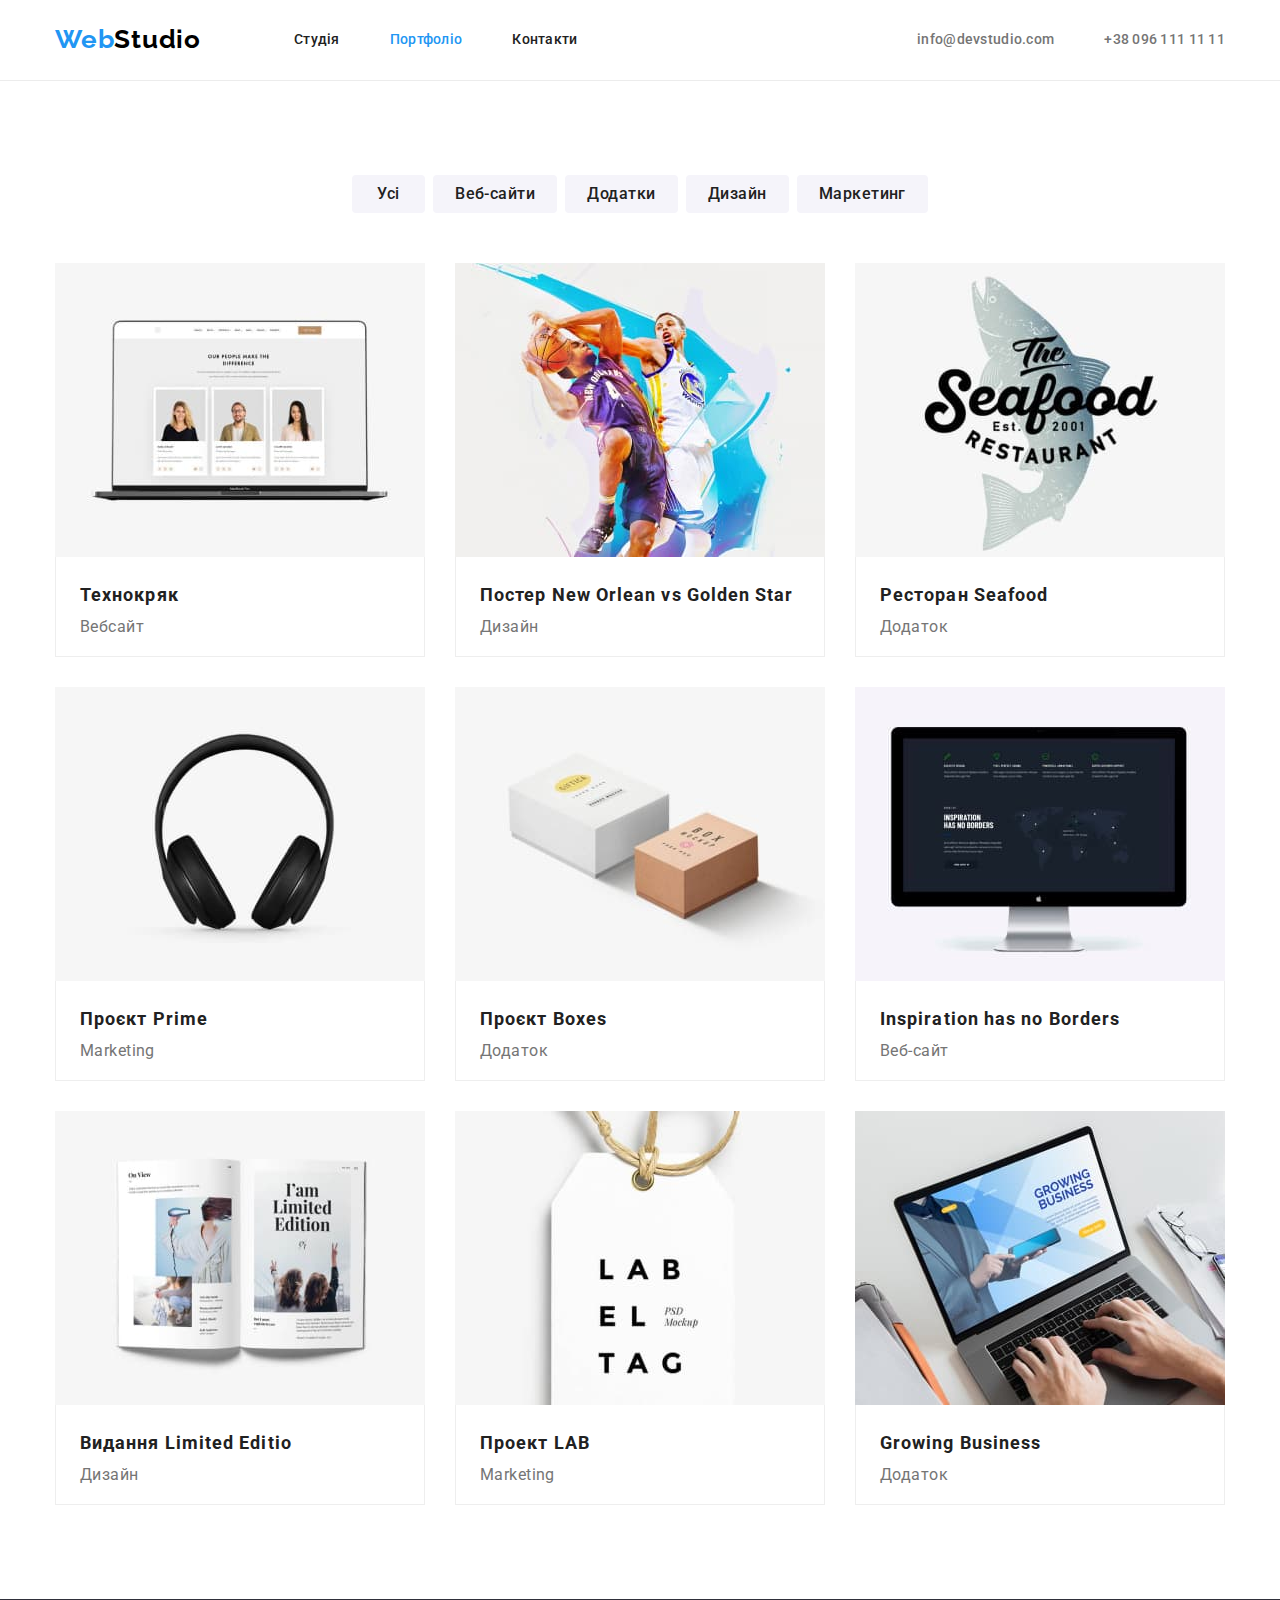
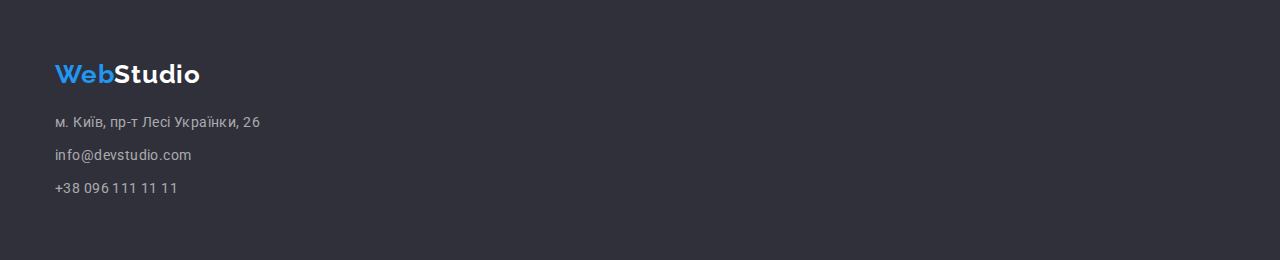
==== portfolio.html @ 195d19e8 "Hero overlay" ====
<!DOCTYPE html>
<html lang="uk">
  <head>
    <meta charset="UTF-8" />
    <meta http-equiv="X-UA-Compatible" content="IE=edge" />
    <meta name="viewport" content="width=device-width, initial-scale=1.0" />
    <link rel="preconnect" href="https://fonts.googleapis.com" />
    <link rel="preconnect" href="https://fonts.gstatic.com" crossorigin />
    <link
      href="https://fonts.googleapis.com/css2?family=Raleway:wght@700&family=Roboto:wght@400;500;700;900&display=swap"
      rel="stylesheet"
    />
    <link
      rel="stylesheet"
      href="https://cdnjs.cloudflare.com/ajax/libs/modern-normalize/1.1.0/modern-normalize.min.css"
    />
    <title>WebStudio</title>
    <link rel="stylesheet" href="./css/styles.css" />
  </head>
  <body>
    <header class="page-header">
      <div class="container main-nav">
        <!-- Logo and Nav -->
        <a href="./index.html" class="logo">Web<span class="studio-header">Studio</span></a>
        <nav class="nav-section">
          <ul class="site-nav list">
            <li class="item">
              <a href="./index.html" class="link">Студія</a>
            </li>
            <li class="item">
              <a href="./portfolio.html" class="link current">Портфоліо</a>
            </li>
            <li class="item">
              <a href="" class="link">Контакти</a>
            </li>
          </ul>
        </nav>
        <!-- Email and Tel -->
        <ul class="contact-nav list">
          <li class="item">
            <a href="mailto:info@devstudio.com" class="contacts link">info@devstudio.com</a>
          </li>
          <li class="item">
            <a href="tel:+380961111111" class="contacts link">+38 096 111 11 11</a>
          </li>
        </ul>
      </div>
    </header>
    <main>
      <section class="portfolio section">
        <div class="container">
          <h1 class="visually-hidden">Portfolio</h1>
          <!-- buttons -->
          <ul class="button-list list">
            <li class="item">
              <button type="button" class="button">Усі</button>
            </li>
            <li class="item">
              <button type="button" class="button">Веб-сайти</button>
            </li>
            <li class="item">
              <button type="button" class="button">Додатки</button>
            </li>
            <li class="item">
              <button type="button" class="button">Дизайн</button>
            </li>
            <li class="item">
              <button type="button" class="button">Маркетинг</button>
            </li>
          </ul>
          <!-- cards -->
          <ul class="card-list list">
            <li class="item">
              <a href="" class="card">
                <img
                  src="./images/portfolio/portfolio-1.jpg"
                  alt="Технокряк"
                  width="370"
                  height="294"
                />
                <div class="card-text">
                  <h2 class="title">Технокряк</h2>
                  <p class="text">Вебсайт</p>
                </div>
              </a>
            </li>
            <li class="item">
              <a href="" class="card">
                <img
                  src="./images/portfolio/portfolio-2.jpg"
                  alt="Постер New Orlean vs Golden Star"
                  width="370"
                  height="294"
                />
                <div class="card-text">
                  <h2 class="title">Постер <span lang="en">New Orlean vs Golden Star</span></h2>
                  <p class="text">Дизайн</p>
                </div>
              </a>
            </li>
            <li class="item">
              <a href="" class="card">
                <img
                  src="./images/portfolio/portfolio-3.jpg"
                  alt="Ресторан Seafood"
                  width="370"
                  height="294"
                />
                <div class="card-text">
                  <h2 class="title">Ресторан <span lang="en">Seafood</span></h2>
                  <p class="text">Додаток</p>
                </div>
              </a>
            </li>
            <li class="item">
              <a href="" class="card">
                <img
                  src="./images/portfolio/portfolio-4.jpg"
                  alt="Ресторан Seafood"
                  width="370"
                  height="294"
                />
                <div class="card-text">
                  <h2 class="title">Проєкт <span lang="en">Prime</span></h2>
                  <p class="text">Marketing</p>
                </div>
              </a>
            </li>
            <li class="item">
              <a href="" class="card">
                <img
                  src="./images/portfolio/portfolio-5.jpg"
                  alt="Ресторан Seafood"
                  width="370"
                  height="294"
                />
                <div class="card-text">
                  <h2 class="title">Проєкт <span lang="en">Boxes</span></h2>
                  <p class="text">Додаток</p>
                </div>
              </a>
            </li>
            <li class="item">
              <a href="" class="card">
                <img
                  src="./images/portfolio/portfolio-6.jpg"
                  alt="Ресторан Seafood"
                  width="370"
                  height="294"
                />
                <div class="card-text">
                  <h2 class="title" lang="en">Inspiration has no Borders</h2>
                  <p class="text">Веб-сайт</p>
                </div>
              </a>
            </li>
            <li class="item">
              <a href="" class="card">
                <img
                  src="./images/portfolio/portfolio-7.jpg"
                  alt="Ресторан Seafood"
                  width="370"
                  height="294"
                />
                <div class="card-text">
                  <h2 class="title">Видання <span lang="en">Limited Editio</span></h2>
                  <p class="text">Дизайн</p>
                </div>
              </a>
            </li>
            <li class="item">
              <a href="" class="card">
                <img
                  src="./images/portfolio/portfolio-8.jpg"
                  alt="Ресторан Seafood"
                  width="370"
                  height="294"
                />
                <div class="card-text">
                  <h2 class="title">Проект <span lang="en">LAB</span></h2>
                  <p class="text">Marketing</p>
                </div>
              </a>
            </li>
            <li class="item">
              <a href="" class="card">
                <img
                  src="./images/portfolio/portfolio-9.jpg"
                  alt="Ресторан Seafood"
                  width="370"
                  height="294"
                />
                <div class="card-text">
                  <h2 class="title" lang="en">Growing Business</h2>
                  <p class="text">Додаток</p>
                </div>
              </a>
            </li>
          </ul>
        </div>
      </section>
    </main>
    <footer class="page-footer">
      <div class="container">
        <!-- Logo and contacts-->
        <a href="./index.html" class="logo">Web<span class="studio-footer">Studio</span></a>
        <address>
          <ul class="footer-list list">
            <li class="item">
              <a
                href="https://goo.gl/maps/AmhNYhJj7zLtnfJ69"
                target="_blank"
                rel="noreferrer noopener nofollow"
                class="address-footer footer-link"
                >м. Київ, пр-т Лесі Українки, 26</a
              >
            </li>
            <li class="item">
              <a href="mailto:info@devstudio.com" class="email-footer footer-link"
                >info@devstudio.com</a
              >
            </li>
            <li class="item">
              <a href="tel:+380961111111" class="tel-footer footer-link">+38 096 111 11 11</a>
            </li>
          </ul>
        </address>
      </div>
    </footer>
  </body>
</html>
---- css/styles.css ----
:root {
    --primary-bkgd-color:#FFFFFF;
    --secondary-bkgd-color:#2F303A;
    --team-bkgd-color:#F5F4FA;

    --primary-text-color: #757575;
    --secondary-text-color: #212121;
    --accent-text-color: #2196F3;
    --herobutton-accent-color: #188CE8;
    --logo-text-color: #000000;

    --contacts-footer-color: rgba(255, 255, 255, 0.6);
    --portfolio-bkgd-color: #EEEEEE;
    --header-line-color:#ECECEC;
}
/* Global */
body {
    background-color:var(--primary-bkgd-color);
    color: var(--primary-text-color);

    font-family: 'Roboto', sans-serif;
    font-size: 14px;
    line-height: 1.7;
    letter-spacing: 0.03em;
}
.site-nav .link:hover,
.site-nav .link:focus {
    color: var(--accent-text-color);
}
.contact-nav .link:hover,
.contact-nav .link:focus {
    color: var(--accent-text-color);
}
.site-nav .link.current {
    color: var(--accent-text-color);
}
.hero .button:hover,
.hero .button:focus {
    background-color: var(--herobutton-accent-color);
}
.portfolio .button:hover,
.portfolio .button:focus {
    background-color: var(--accent-text-color);
    color: var(--primary-bkgd-color);
    box-shadow: 0px 3px 1px rgba(0, 0, 0, 0.1), 0px 1px 2px rgba(0, 0, 0, 0.08), 0px 2px 2px rgba(0, 0, 0, 0.12);
}
.link,
.card {
    text-decoration: none;
}
.footer-link:hover,
.footer-link:focus {
    color: var(--primary-bkgd-color);
}
img {
    display: block;
}
/* Utilites */
.list {
    list-style: none;
    padding: 0;
    margin: 0;
}
.container {
    margin-left: auto;
    margin-right: auto;
    width: 1200px;
    padding-left: 15px;
    padding-right: 15px;
}
.section {
    padding-top: 94px;
    padding-bottom: 94px;
}

/* HEADER */
.page-header {
    border-bottom-width: 1px;
    border-bottom-style: solid;
    border-bottom-color: var(--header-line-color);
}
.main-nav {
    display: flex;
    align-items: center;
}
/* logo */
.logo {
    color: var(--accent-text-color);

    font-family: 'Raleway', sans-serif;
    font-weight: 700;
    font-size: 26px;
    line-height: 1.2;
    letter-spacing: 0.03em;
    text-decoration: none;
}
.studio-header {
    color: var(--logo-text-color);
}
/* site-nav */
.site-nav,
.contact-nav{
    display: flex;
}
.site-nav .item:not(:last-child) {
    margin-right: 50px;
}
.site-nav .link,
.contact-nav .link {
    display: block;
    padding-top: 32px;
    padding-bottom: 32px;

    color: var(--secondary-text-color);
    font-weight: 500;
    font-size: 14px;
    line-height: 1.14;
    letter-spacing: 0.02em;
}
.nav-section {
    margin-left: 93px;
}
/* contact-nav */
.contact-nav .contacts {
    color: var(--primary-text-color);
}
.contact-nav .item + .item {
    margin-left: 50px;
}
.contact-nav {
    margin-left: auto;
}

/* HERO */
.hero {
    background-color: var(--secondary-bkgd-color);
    padding-top: 200px;
    padding-bottom: 200px;
    text-align: center;
}
.hero-container {
    width: 696px;
}
.hero-title {
    margin-top: 0px;
    margin-bottom: 30px;
    margin-left: auto;
    margin-right: auto;
    width: 696px;

    color: var(--primary-bkgd-color);

    font-weight: 900;
    font-size: 44px;
    line-height: 1.4;
    letter-spacing: 0.06em;
    text-transform: uppercase;
}
.hero .button {
    padding: 10px 32px;
    min-width: 216px;
    border: none;
    border-radius: 4px;

    background-color: var(--accent-text-color);
    color: var(--primary-bkgd-color);

    font-family: inherit;
    font-weight: 700;
    font-size: 16px;
    line-height: 1.9;
    align-items: center;
    letter-spacing: 0.06em;
    cursor: pointer;
}
.overlay {
    max-width: 1600px;
    height: 600px;
    margin-left: auto;
    margin-right: auto;
    outline: 2px solid tomato;
    background-image: 
    linear-gradient(to right,rgba(47, 48, 58, 0.4), rgba(47, 48, 58, 0.4)),
    url(../images/hero/hero.jpg);
}
/* OUR FEATURES */

.visually-hidden {
    position: absolute;
    width: 1px;
    height: 1px;
    margin: -1px;
    border: 0;
    padding: 0;
    white-space: nowrap;
    clip-path: inset(100%);
    clip: rect(0 0 0 0);
    overflow: hidden;
}
.feature-list {
    display:flex;
}
.feature-list .item {
    width: 270px;
}
.feature-list .item:not(:last-child) {
    margin-right: 30px;
}
.features .title {
    margin-top: 0;
    margin-bottom: 10px;

    color: var(--secondary-text-color);

    font-size: 14px;
    font-weight: 700;
    line-height: 1.14;
    text-transform: uppercase;
}
.features .text {
    margin-top: 0;
    margin-bottom: 0;
}
/* WHAT WE ARE DOING (WORK)*/
.work {
    padding-top: 0;
}
.work-list {
    display: flex;
}
.work-list .item:not(:last-child) {
    margin-right: 30px;
}
.work-title,
.team-title {
    color: var(--secondary-text-color);

    font-weight: 700;
    font-size: 36px;
    line-height: 1.2;
    text-align: center;
}
.work-title {
    margin-top: 0;
    margin-bottom: 46px;
}

/* OUR TEAM */
.team {
    background-color: var(--team-bkgd-color);
}
.team-list {
    display: flex;
}
.team-list .item:not(:last-child) {
    margin-right: 30px;
}
.team .item {
/* outline: 1px solid tomato; */
background: #FFFFFF;
box-shadow: 0px 1px 3px rgba(0, 0, 0, 0.12), 0px 1px 1px rgba(0, 0, 0, 0.14), 0px 2px 1px rgba(0, 0, 0, 0.2);
border-radius: 0px 0px 4px 4px;
}
.team-title {
    margin-top: 0;
    margin-bottom: 50px;
}
.team .title {
    text-align: center;
    margin: 0;
    margin-bottom: 10px;

    color: var(--secondary-text-color);

    font-weight: 500;
    font-size: 16px;
    line-height: 1.2;
}
.team .text {
    text-align: center;
    margin:0;

    color: var(--primary-text-color);

    font-weight: 400;
    font-size: 16px;
    line-height: 1.2;
}
.team .card-text {
    padding: 20px 24px;
    /* background-color: var(--primary-bkgd-color); */
}
/* FOOTER */
.page-footer {
    background-color: var(--secondary-bkgd-color);
    padding-top: 60px;
    padding-bottom: 60px;
}
.studio-footer {
    color: var(--primary-bkgd-color);
}
address {
font-style: normal;
margin-top: 20px;
}
.address-footer,
.email-footer,
.tel-footer {
    color: var(--contacts-footer-color);
    font-size: 14px;
    text-decoration: none;   
}
.footer-list .item:not(:last-child) {
    margin-bottom: 9px;
}
.address-footer {
    /* margin-top: 20px;
    margin-bottom: 9px; */
}
.email-footer {
    /* margin-bottom: 9px; */
}

/* PORTFOLIO PAGE */

/* buttons */
.button-list {
    display: flex;
    justify-content: center;
}
.button-list .item:not(:last-child) {
    margin-right: 8px;
}
.portfolio .button {
    padding: 6px 22px;
    min-width: 73px;
    border: none;
    border-radius: 4px;

    background-color: var(--team-bkgd-color);

    font-family: inherit;
    color: var(--secondary-text-color);
    font-weight: 500;
    font-size: 16px;
    line-height: 1.6;
    text-align: center;
    letter-spacing: 0.03em;
    cursor: pointer;
}
/* cards */
.card-list {
    display: flex;
    flex-wrap: wrap;
    margin-top: 50px;
}
.card-list .item {
    width: 370px;
    margin-right: 30px;
    margin-bottom: 30px;
}
.card-list .item:nth-child(3n) {
    margin-right: 0px;
}
.card-list .item:nth-last-child(-n + 3) {
    margin-bottom: 0px;
}
.card .title {
    margin: 0;
    margin-bottom: 4px;

    color: var(--secondary-text-color);
    font-weight: 700;
    font-size: 18px;
    line-height: 2;
    letter-spacing: 0.06em;
}
.card .text {
    margin: 0;

    color: var(--primary-text-color);
    font-weight: 400;
    font-size: 16px;
    line-height: 1.2;
}
.portfolio .card-text {
    padding: 20px 24px;
    border-right: 1px solid var(--portfolio-bkgd-color);
    border-bottom: 1px solid var(--portfolio-bkgd-color);
    border-left: 1px solid var(--portfolio-bkgd-color);
}
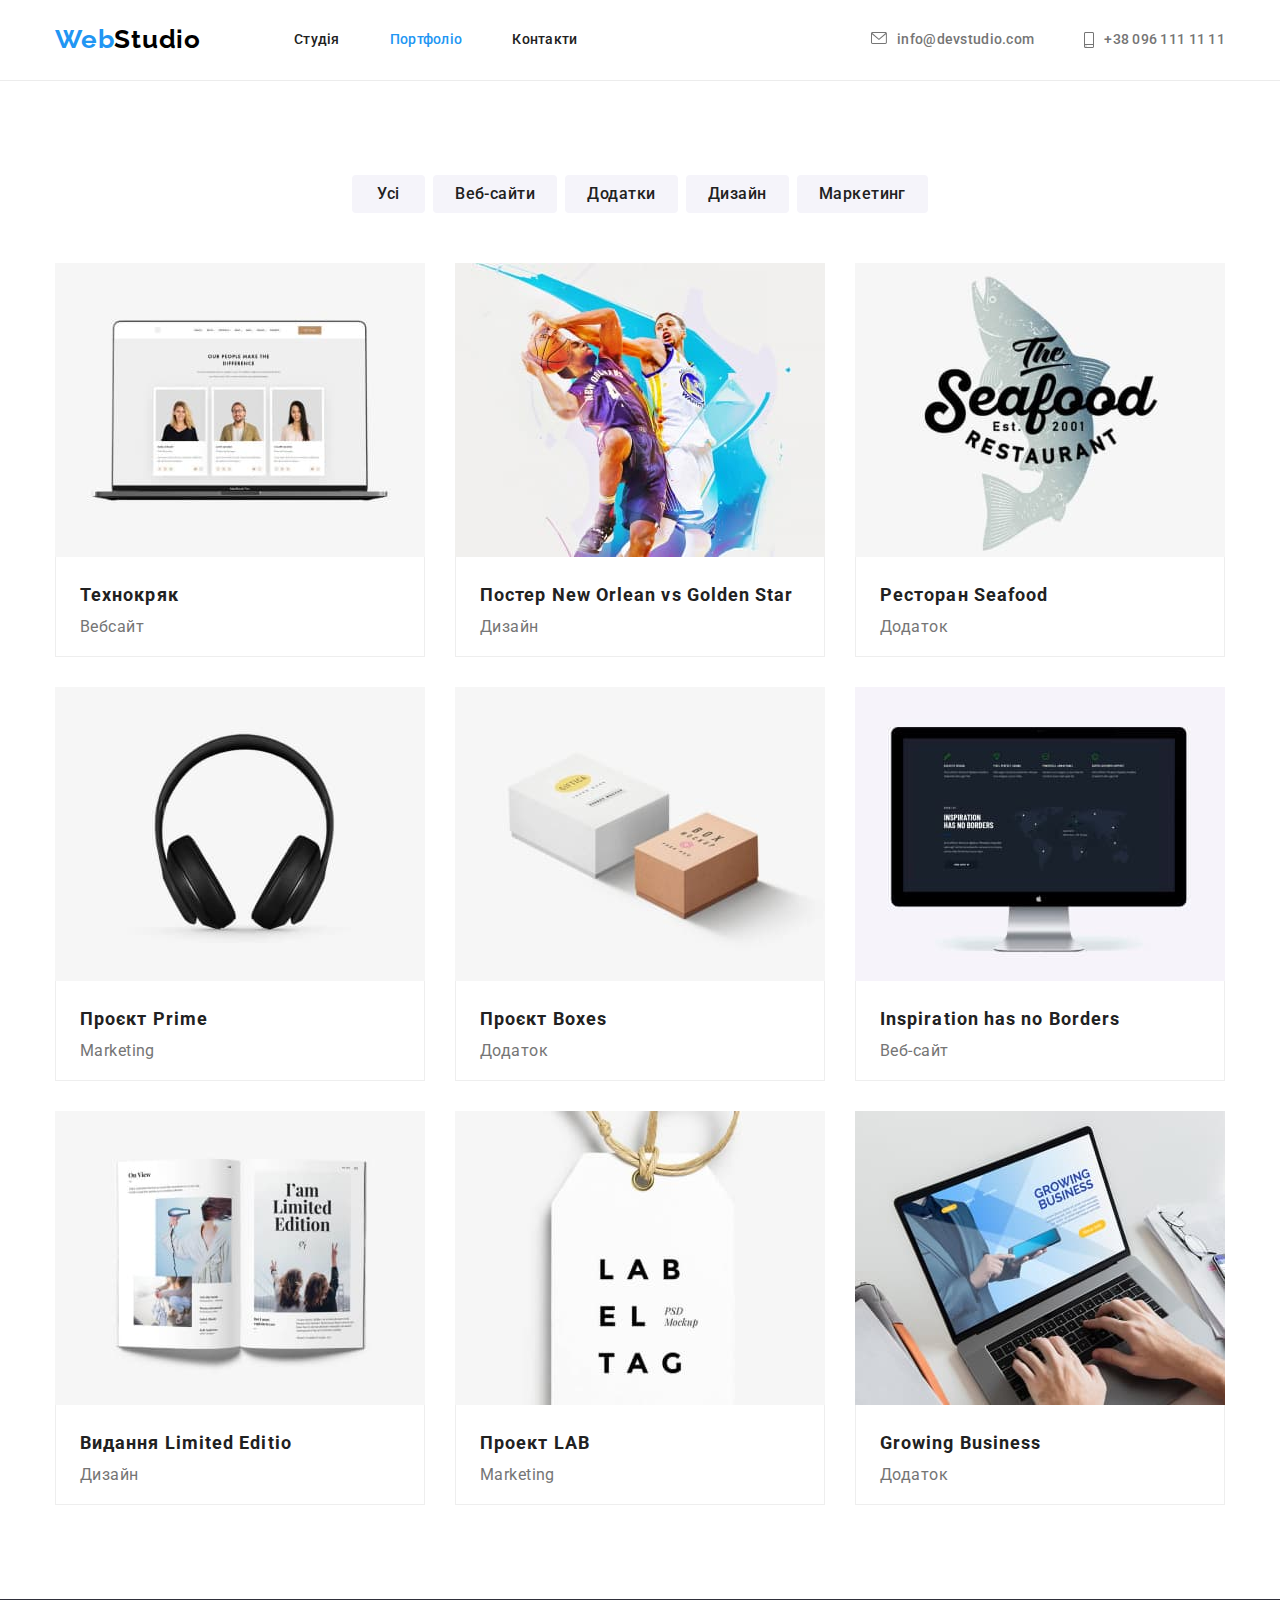
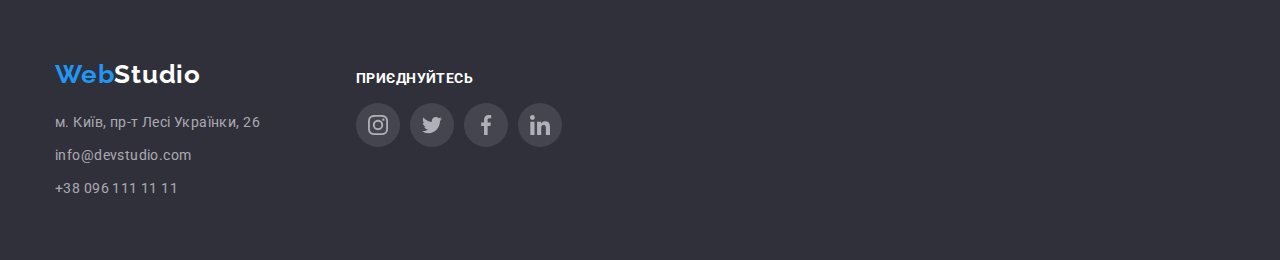
==== commit c8dfa534: "Final mine" ====
--- a/portfolio.html
+++ b/portfolio.html
@@ -38,10 +38,20 @@
         <!-- Email and Tel -->
         <ul class="contact-nav list">
           <li class="item">
-            <a href="mailto:info@devstudio.com" class="contacts link">info@devstudio.com</a>
+            <a href="mailto:info@devstudio.com" class="link">
+              <svg class="icons" width="16" height="12">
+                <use href="./images/icons.svg#icon-envelope"></use>
+              </svg>
+              info@devstudio.com
+            </a>
           </li>
           <li class="item">
-            <a href="tel:+380961111111" class="contacts link">+38 096 111 11 11</a>
+            <a href="tel:+380961111111" class="link">
+              <svg class="icons" width="10" height="16">
+                <use href="./images/icons.svg#icon-smartphone"></use>
+              </svg>
+              +38 096 111 11 11
+            </a>
           </li>
         </ul>
       </div>
@@ -203,28 +213,62 @@
     <footer class="page-footer">
       <div class="container">
         <!-- Logo and contacts-->
-        <a href="./index.html" class="logo">Web<span class="studio-footer">Studio</span></a>
-        <address>
-          <ul class="footer-list list">
-            <li class="item">
-              <a
-                href="https://goo.gl/maps/AmhNYhJj7zLtnfJ69"
-                target="_blank"
-                rel="noreferrer noopener nofollow"
-                class="address-footer footer-link"
-                >м. Київ, пр-т Лесі Українки, 26</a
-              >
-            </li>
-            <li class="item">
-              <a href="mailto:info@devstudio.com" class="email-footer footer-link"
-                >info@devstudio.com</a
-              >
-            </li>
-            <li class="item">
-              <a href="tel:+380961111111" class="tel-footer footer-link">+38 096 111 11 11</a>
-            </li>
-          </ul>
-        </address>
+        <div class="footer-contacts">
+          <a href="./index.html" class="logo">Web<span class="studio-footer">Studio</span></a>
+          <address>
+            <ul class="footer-list list">
+              <li class="item">
+                <a
+                  href="https://goo.gl/maps/AmhNYhJj7zLtnfJ69"
+                  target="_blank"
+                  rel="noreferrer noopener nofollow"
+                  class="address-footer footer-link"
+                  >м. Київ, пр-т Лесі Українки, 26</a
+                >
+              </li>
+              <li class="item">
+                <a href="mailto:info@devstudio.com" class="email-footer footer-link"
+                  >info@devstudio.com</a
+                >
+              </li>
+              <li class="item">
+                <a href="tel:+380961111111" class="tel-footer footer-link">+38 096 111 11 11</a>
+              </li>
+            </ul>
+          </address>
+        </div>
+        <!-- Join and social links-->
+        <div class="footer-join">
+          <p class="title">
+            <strong>приєднуйтесь</strong>
+          </p>
+          <ul class="footer-social-item list">
+            <li class="social-item">
+              <a href="" class="social-link">
+                <svg class="icons">
+                  <use href="./images/icons.svg#icon-instagram"></use></svg
+              ></a>
+            </li>
+            <li class="social-item">
+              <a href="" class="social-link">
+                <svg class="icons">
+                  <use href="./images/icons.svg#icon-twitter"></use></svg
+              ></a>
+            </li>
+            <li class="social-item">
+              <a href="" class="social-link">
+                <svg class="icons">
+                  <use href="./images/icons.svg#icon-facebook"></use></svg
+              ></a>
+            </li>
+            <li class="social-item">
+              <a href="" class="social-link">
+                <svg class="icons">
+                  <use href="./images/icons.svg#icon-linkedin"></use></svg
+              ></a>
+            </li>
+          </ul>
+        </div>
       </div>
     </footer>
   </body>
--- a/css/styles.css
+++ b/css/styles.css
@@ -12,6 +12,7 @@
     --contacts-footer-color: rgba(255, 255, 255, 0.6);
     --portfolio-bkgd-color: #EEEEEE;
     --header-line-color:#ECECEC;
+    --icon-color: #AFB1B8;
 }
 /* Global */
 body {
@@ -23,34 +24,9 @@
     line-height: 1.7;
     letter-spacing: 0.03em;
 }
-.site-nav .link:hover,
-.site-nav .link:focus {
-    color: var(--accent-text-color);
-}
-.contact-nav .link:hover,
-.contact-nav .link:focus {
-    color: var(--accent-text-color);
-}
-.site-nav .link.current {
-    color: var(--accent-text-color);
-}
-.hero .button:hover,
-.hero .button:focus {
-    background-color: var(--herobutton-accent-color);
-}
-.portfolio .button:hover,
-.portfolio .button:focus {
-    background-color: var(--accent-text-color);
-    color: var(--primary-bkgd-color);
-    box-shadow: 0px 3px 1px rgba(0, 0, 0, 0.1), 0px 1px 2px rgba(0, 0, 0, 0.08), 0px 2px 2px rgba(0, 0, 0, 0.12);
-}
 .link,
 .card {
     text-decoration: none;
-}
-.footer-link:hover,
-.footer-link:focus {
-    color: var(--primary-bkgd-color);
 }
 img {
     display: block;
@@ -98,6 +74,9 @@
     color: var(--logo-text-color);
 }
 /* site-nav */
+.site-nav .link.current {
+    color: var(--accent-text-color);
+}
 .site-nav,
 .contact-nav{
     display: flex;
@@ -107,7 +86,7 @@
 }
 .site-nav .link,
 .contact-nav .link {
-    display: block;
+    display: flex;
     padding-top: 32px;
     padding-bottom: 32px;
 
@@ -117,18 +96,37 @@
     line-height: 1.14;
     letter-spacing: 0.02em;
 }
+.site-nav .link:hover,
+.site-nav .link:focus {
+    color: var(--accent-text-color);
+}
 .nav-section {
     margin-left: 93px;
 }
 /* contact-nav */
-.contact-nav .contacts {
+.contact-nav .link {
     color: var(--primary-text-color);
+}
+.contact-nav .link:hover,
+.contact-nav .link:focus {
+    color: var(--accent-text-color);
 }
 .contact-nav .item + .item {
     margin-left: 50px;
 }
 .contact-nav {
     margin-left: auto;
+}
+.contact-nav .icons {
+    margin-right: 10px;
+    fill: var(--primary-text-color);
+    align-items: center;
+}
+.contact-nav .link:hover svg {
+    fill: var(--accent-text-color);
+}
+.contact-nav .link:focus svg {
+    fill: var(--accent-text-color);
 }
 
 /* HERO */
@@ -137,9 +135,6 @@
     padding-top: 200px;
     padding-bottom: 200px;
     text-align: center;
-}
-.hero-container {
-    width: 696px;
 }
 .hero-title {
     margin-top: 0px;
@@ -173,15 +168,21 @@
     letter-spacing: 0.06em;
     cursor: pointer;
 }
+.hero .button:hover,
+.hero .button:focus {
+    background-color: var(--herobutton-accent-color);
+}
 .overlay {
     max-width: 1600px;
     height: 600px;
     margin-left: auto;
     margin-right: auto;
-    outline: 2px solid tomato;
     background-image: 
-    linear-gradient(to right,rgba(47, 48, 58, 0.4), rgba(47, 48, 58, 0.4)),
+    linear-gradient(rgba(47, 48, 58, 0.4), rgba(47, 48, 58, 0.4)),
     url(../images/hero/hero.jpg);
+    background-repeat:no-repeat;
+    background-size: cover;
+    background-position: center;
 }
 /* OUR FEATURES */
 
@@ -221,6 +222,22 @@
     margin-top: 0;
     margin-bottom: 0;
 }
+.feature-icons {
+    display: flex;
+    height: 120px;
+    margin-bottom: 30px;
+
+    background-color: var(--team-bkgd-color);
+    border-radius: 4px;
+
+    align-items: center;
+    justify-content: center;
+}
+.feature-icons .icons {
+    width:70px;
+    height:70px;
+}
+
 /* WHAT WE ARE DOING (WORK)*/
 .work {
     padding-top: 0;
@@ -232,7 +249,8 @@
     margin-right: 30px;
 }
 .work-title,
-.team-title {
+.team-title,
+.clients-title {
     color: var(--secondary-text-color);
 
     font-weight: 700;
@@ -256,7 +274,6 @@
     margin-right: 30px;
 }
 .team .item {
-/* outline: 1px solid tomato; */
 background: #FFFFFF;
 box-shadow: 0px 1px 3px rgba(0, 0, 0, 0.12), 0px 1px 1px rgba(0, 0, 0, 0.14), 0px 2px 1px rgba(0, 0, 0, 0.2);
 border-radius: 0px 0px 4px 4px;
@@ -287,9 +304,87 @@
     line-height: 1.2;
 }
 .team .card-text {
-    padding: 20px 24px;
-    /* background-color: var(--primary-bkgd-color); */
-}
+    padding: 20px 24px 0px 20px;
+}
+.team-social-item,
+.footer-social-item {
+    display: flex;
+    height: 44px;
+    width: 206px;
+    margin-top: 16px;
+    margin-bottom: 30px;
+    margin-left: auto;
+    margin-right: auto;
+}
+.social-item:not(:last-child) {
+    margin-right: 10px;
+}
+.social-link .icons {
+    display: flex;
+    width: 20px;
+    height: 20px;
+    fill: var(--icon-color);
+}
+.social-link{
+    display: flex;
+    width: 44px;
+    height: 44px;
+    align-items: center;
+    justify-content: center;
+    border-radius: 50%;
+}
+.social-link:hover svg {
+    fill: var(--primary-bkgd-color);
+}
+.social-link:focus svg {
+    fill: var(--primary-bkgd-color);
+}
+.social-link:hover,
+.social-link:focus {
+    background-color: var(--accent-text-color);
+}
+
+/* OUR CLIENTS */
+.clients {
+    background-color: var(--primary-bkgd-color);
+}
+.clients-list {
+    display: flex;
+    height: 92px;
+    width: 1170px;
+    margin-top: 50px;
+    margin-left: auto;
+    margin-right: auto;
+}
+.clients-item:not(:last-child) {
+    margin-right: 30px;
+}
+.clients-link .icons {
+    display: flex;
+    width: 106px;
+    height: 60px;
+    fill: var(--icon-color);
+}
+.clients-link {
+    display: flex;
+    width: 170px;
+    height: 92px;
+    align-items: center;
+    justify-content: center;
+    border: 1px solid #AFB1B8;
+    border-radius: 4px;
+}
+.clients-link:hover svg {
+    fill: var(--accent-text-color);
+}
+.clients-link:focus svg {
+    fill: var(--accent-text-color);
+}
+.clients-link:hover,
+.clients-link:focus {
+    border-color: var(--accent-text-color);
+}
+
 /* FOOTER */
 .page-footer {
     background-color: var(--secondary-bkgd-color);
@@ -300,8 +395,8 @@
     color: var(--primary-bkgd-color);
 }
 address {
-font-style: normal;
-margin-top: 20px;
+    font-style: normal;
+    margin-top: 20px;
 }
 .address-footer,
 .email-footer,
@@ -310,15 +405,38 @@
     font-size: 14px;
     text-decoration: none;   
 }
+.footer-link:hover,
+.footer-link:focus {
+    color: var(--primary-bkgd-color);
+}
 .footer-list .item:not(:last-child) {
     margin-bottom: 9px;
 }
-.address-footer {
-    /* margin-top: 20px;
-    margin-bottom: 9px; */
-}
-.email-footer {
-    /* margin-bottom: 9px; */
+.footer-contacts {
+    width: 231px;
+}
+.footer-join {
+    width: 206px;
+    height: 80px;
+}
+.page-footer .container {
+    display: flex;
+    align-items: baseline;
+}
+.footer-join .title {
+    margin: 0;
+    color:var(--primary-bkgd-color) ;
+
+    line-height: 1.14;
+    letter-spacing: 0.03em;
+    text-transform: uppercase;
+}
+.footer-join {
+    margin-left: 70px;
+}
+.footer-join .social-item {
+    background-color: rgba(255, 255, 255, 0.1);
+    border-radius: 50%;
 }
 
 /* PORTFOLIO PAGE */
@@ -348,6 +466,13 @@
     letter-spacing: 0.03em;
     cursor: pointer;
 }
+.portfolio .button:hover,
+.portfolio .button:focus {
+    background-color: var(--accent-text-color);
+    color: var(--primary-bkgd-color);
+    box-shadow: 0px 3px 1px rgba(0, 0, 0, 0.1), 0px 1px 2px rgba(0, 0, 0, 0.08), 0px 2px 2px rgba(0, 0, 0, 0.12);
+}
+
 /* cards */
 .card-list {
     display: flex;
@@ -389,3 +514,10 @@
     border-bottom: 1px solid var(--portfolio-bkgd-color);
     border-left: 1px solid var(--portfolio-bkgd-color);
 }
+.card-list .card {
+    display: block;
+}
+.card-list .card:hover,
+.card-list .card:focus {
+    box-shadow: 0px 1px 1px rgba(0, 0, 0, 0.12), 0px 4px 4px rgba(0, 0, 0, 0.06), 1px 4px 6px rgba(0, 0, 0, 0.16);
+}
